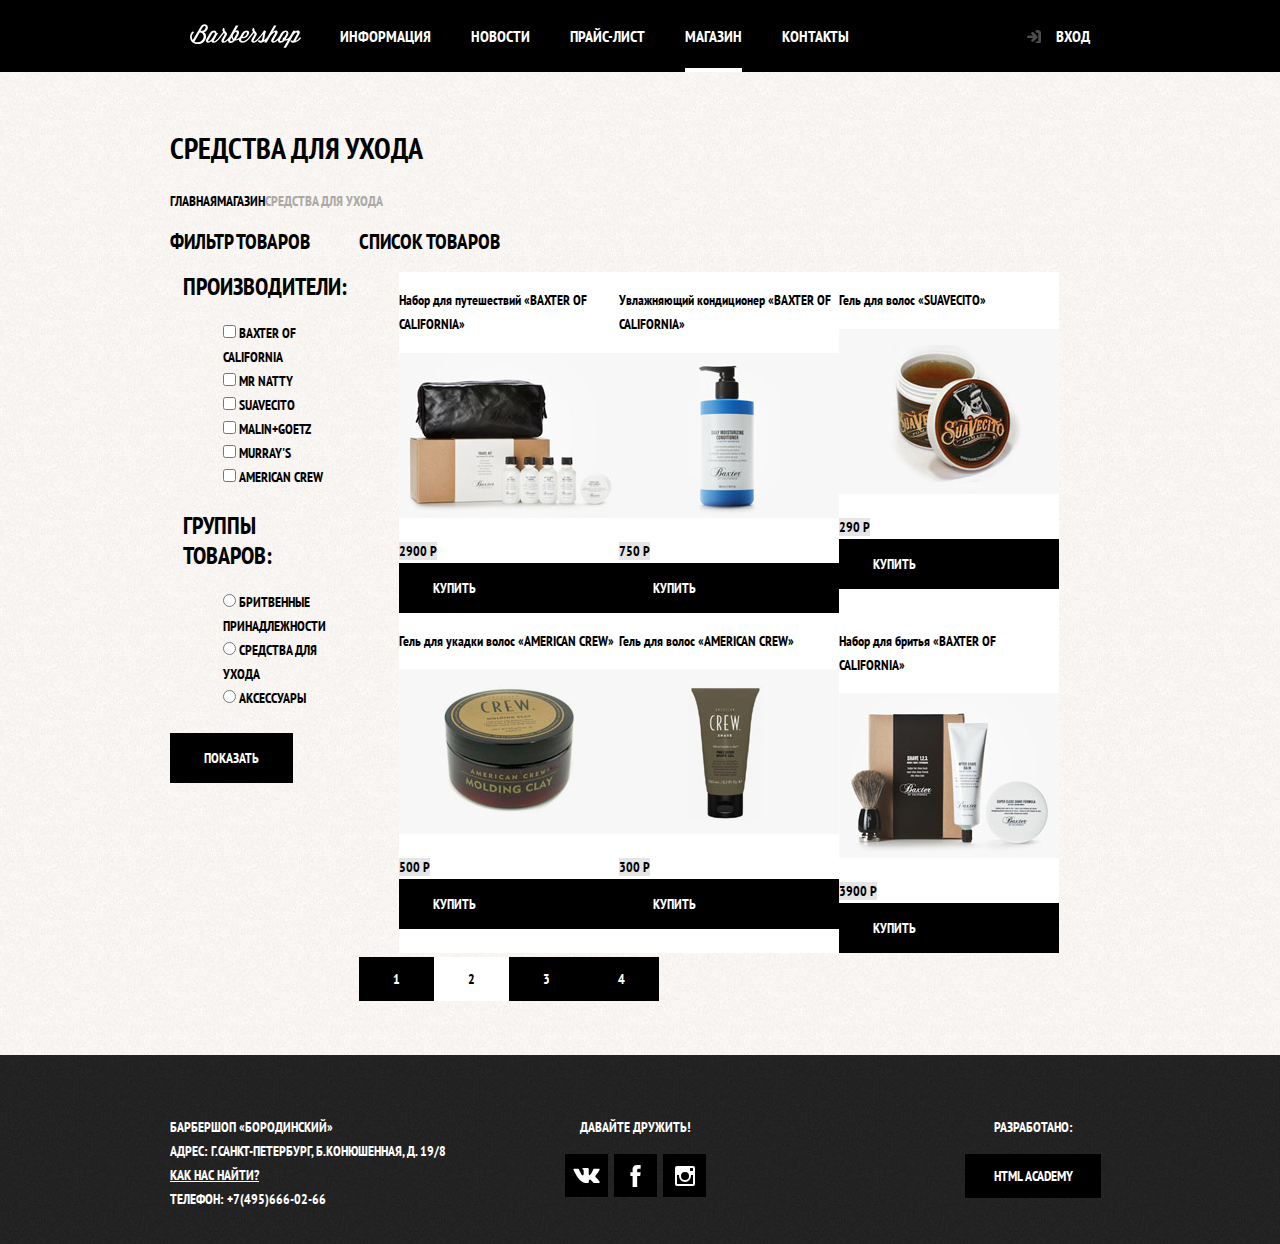
==== catalog.html @ 764746d8 "Добавил modal-login на внутренние страницы" ====
<!DOCTYPE html>
<html lang="ru">
  <head>
    <meta charset="utf-8">
    <title>Каталог barbershop</title>
    <link href="https://fonts.googleapis.com/css?family=PT+Sans+Narrow:400,700&amp;subset=cyrillic" rel="stylesheet">
    <link href="css/normalize.css" rel="stylesheet">
    <link href="css/style.css" rel="stylesheet">
  </head>
  <body class="inner-page">
    <header class="main-header inner-header inner-header-catalog">
      <div class="container">
        <a href="index.html" class="header-logo">
          <img src="img/inner-logo.svg" alt="Логотип Барбершоп" width="111" height="24">
        </a>
        <nav class="header-menu">
          <ul class="site-navigation" aria-label="Навигация по сайту">
            <li><a href="#"><span class="href-style">Информация</span></a></li>
            <li><a href="#"><span class="href-style">Новости</span></a></li>
            <li><a href="price.html"><span class="href-style">Прайс-лист</span></a></li>
            <li class="site-navigation-current"><a><span class="href-style">Магазин</span></a></li>
            <li><a href="#"><span class="href-style">Контакты</span></a></li>
          </ul>
          <ul class="user-navigation">
            <li class="login-link"><a href="#">Вход</a></li>
          </ul>
        </nav>
      </div>
    </header>
    <main class="inner inner-catalog container">
      <h1>Средства для ухода</h1>
      <ul class="breadcrumbs">
        <li><a href="#">Главная</a></li>
        <li><a href="#">Магазин</a></li>
        <li class="current">Средства для ухода</li>
      </ul>
      <div class="catalog-wrapper">
        <section class="inner-form inner-catalog-form">
          <h2 class="visual-hidden">Фильтр товаров</h2>
          <form action="#" method="get">
            <fieldset>
              <legend>Производители:</legend>
              <ul>
                <li>
                  <input type="checkbox" name="Baxter of California" id="baxter-field">
                  <label for="baxter-field">Baxter of California</label>
                </li>
                <li>
                  <input type="checkbox" name="Mr Natty" id="natty-field">
                  <label for="natty-field">Mr Natty</label>
                </li>
                <li>
                  <input type="checkbox" name="Suavecito" id="suavecito-field">
                  <label for="suavecito-field">Suavecito</label>
                </li>
                <li>
                  <input type="checkbox" name="Malin+Goetz" id="malin-field">
                  <label for="malin-field">Malin+Goetz</label>
                </li>
                <li>
                  <input type="checkbox" name="Murray's" id="murray-field">
                  <label for="murray-field">Murray's</label>
                </li>
                <li>
                  <input type="checkbox" name="American Crew" id="american-field">
                  <label for="american-field">American Crew</label>
                </li>
              </ul>
            </fieldset>
            <fieldset>
              <legend>Группы товаров:</legend>
              <ul>
                <li>
                  <input type="radio" name="group-product" value="shaving-accessories" id="shaving-field">
                  <label for="shaving-field">Бритвенные принадлежности</label>
                </li>
                <li>
                  <input type="radio" name="group-product" value="care" id="care-field">
                  <label for="care-field">Средства для ухода</label>
                </li>
                <li>
                  <input type="radio" name="group-product" value="accessories" id="accessories-field">
                  <label for="accessories-field">Аксессуары</label>
                </li>
              </ul>
            </fieldset>
            <button class="button" type="submit">Показать</button>
          </form>
        </section>
        <section class="inner-catalog-items">
          <h2 class="visual-hidden">Список товаров</h2>
          <ul class="catalog-items-list">
            <li>
              <h3>
                <a href="#">
                  <span class="catalog-category">Набор для путешествий</span>
                  <span>«Baxter of California»</span>
                </a>
              </h3>
              <p>
                <a href="#">
                  <img src="img/catalog-item-image-1.jpg" alt="Набор для путешествий «Baxter of California»" width="220" height="165">
                </a>
              </p>
              <b class="product-price">2900 P</b>
              <a class="button" href="#">Купить</a>
            </li>
            <li>
              <h3>
                <a href="#">
                  <span class="catalog-category">Увлажняющий кондиционер</span>
                  <span>«Baxter of California»</span>
                </a>
              </h3>
              <p>
                <a href="#">
                  <img src="img/catalog-item-image-2.jpg" alt="Увлажняющий кондиционер «Baxter of California»" width="220" height="165">
                </a>
              </p>
              <b class="product-price">750 P</b>
              <a class="button" href="#">Купить</a>
            </li>
            <li>
              <h3>
                <a href="#">
                  <span class="catalog-category">Гель для волос</span>
                  <span>«Suavecito»</span>
                </a>
              </h3>
              <p>
                <a href="#">
                  <img src="img/catalog-item-image-3.jpg" alt="Гель для волос «Suavecito»" width="220" height="165">
                </a>
              </p>
              <b class="product-price">290 P</b>
              <a class="button" href="#">Купить</a>
            </li>
            <li>
              <h3>
                <a href="#">
                  <span class="catalog-category">Гель для укадки волос</span>
                  <span>«American Crew»</span>
                </a>
              </h3>
              <p>
                <a href="#">
                  <img src="img/catalog-item-image-4.jpg" alt="Гель для укадки волос «American Crew»" width="220" height="165">
                </a>
              </p>
              <b class="product-price">500 P</b>
              <a class="button" href="#">Купить</a>
            </li>
            <li>
              <h3>
                <a href="#">
                  <span class="catalog-category">Гель для волос</span>
                  <span>«American Crew»</span>
                </a>
              </h3>
              <p>
                <a href="#">
                  <img src="img/catalog-item-image-5.jpg" alt="Гель для волос «American Crew»" width="220" height="165">
                </a>
              </p>
              <b class="product-price">300 P</b>
              <a class="button" href="#">Купить</a>
            </li>
            <li>
              <h3>
                <a href="#">
                  <span class="catalog-category">Набор для бритья</span>
                  <span>«Baxter of California»</span>
                </a>
              </h3>
              <p>
                <a href="#">
                  <img src="img/catalog-item-image-6.jpg" alt="Набор для бритья «Baxter of California»" width="220" height="165">
                </a>
              </p>
              <b class="product-price">3900 P</b>
              <a class="button" href="#">Купить</a>
            </li>
          </ul>
          <div class="nav-catalog">
            <ul aria-label="Навигация по магазину">
              <li><a class="button" href="#" aria-label="Первая страница">1</a></li>
              <li><a class="button current-page" href="#" aria-label="Вторая страница">2</a></li>
              <li><a class="button" href="#" aria-label="Третья страница">3</a></li>
              <li><a class="button" href="#" aria-label="Четвертая страница">4</a></li>
            </ul>
          </div>
        </section>
      </div>
    </main>
    <footer class="main-footer">
      <div class="container">
        <p class="footer-contact">Барбершоп «Бородинский»<br>
          Адрес: г.Санкт-Петербург, Б.Конюшенная, Д. 19/8<br>
          <a href="#">Как нас найти?</a><br>
          Телефон: +7(495)666-02-66
        </p>
        <div class="footer-social">
          <b>Давайте дружить!</b>
          <ul>
            <li>
              <a href="#" aria-label="Vkontakte"><span class="visually-hidden">Vkontakte</span>
              <svg xmlns="http://www.w3.org/2000/svg" width="27" height="15" viewBox="0 0 26.14 14.91"><path d="M26 13.47l-.09-.17a13.55 13.55 0 0 0-2.6-3q-.87-.83-1.1-1.12A1 1 0 0 1 22 8a10.27 10.27 0 0 1 1.22-1.78l.88-1.16q2.35-3.13 2-4L26 .94a.8.8 0 0 0-.4-.22 2.14 2.14 0 0 0-.87 0h-3.92a.51.51 0 0 0-.27 0h-.3a.6.6 0 0 0-.15.14.93.93 0 0 0-.14.24 22.22 22.22 0 0 1-1.46 3.06q-.5.84-.93 1.46a7 7 0 0 1-.71.91 4.94 4.94 0 0 1-.52.47q-.23.18-.35.15l-.23-.05a.9.9 0 0 1-.31-.33 1.49 1.49 0 0 1-.16-.53V1.6a3.14 3.14 0 0 0 0-.62 2.12 2.12 0 0 0-.14-.44.73.73 0 0 0-.28-.33 1.57 1.57 0 0 0-.46-.18A9 9 0 0 0 12.57 0a8.93 8.93 0 0 0-3.25.33 1.83 1.83 0 0 0-.52.41q-.25.3-.07.33a1.67 1.67 0 0 1 1.16.59l.08.16a2.6 2.6 0 0 1 .19.63 6.32 6.32 0 0 1 .12 1 10.59 10.59 0 0 1 0 1.7q-.07.71-.13 1.1a2.21 2.21 0 0 1-.18.64 2.69 2.69 0 0 1-.16.3l-.07.07a1 1 0 0 1-.37.07.86.86 0 0 1-.46-.19 3.27 3.27 0 0 1-.56-.52 7 7 0 0 1-.66-.93q-.37-.6-.76-1.42l-.22-.39q-.2-.38-.56-1.11t-.62-1.43A.9.9 0 0 0 5.2.9h-.07a.93.93 0 0 0-.22-.16A1.44 1.44 0 0 0 4.6.65L.87.68A1 1 0 0 0 .1.94L0 1a.44.44 0 0 0 0 .22 1.08 1.08 0 0 0 .08.37Q.9 3.53 1.86 5.31t1.66 2.87Q4.23 9.27 5 10.24t1 1.24l.37.41.34.33a8.06 8.06 0 0 0 1 .78 16.34 16.34 0 0 0 1.4.9 7.6 7.6 0 0 0 1.79.72 6.19 6.19 0 0 0 2 .22h1.57a1.08 1.08 0 0 0 .72-.3l.05-.07a.9.9 0 0 0 .1-.25 1.38 1.38 0 0 0 0-.37 4.48 4.48 0 0 1 .09-1.05 2.77 2.77 0 0 1 .23-.71 1.74 1.74 0 0 1 .29-.4 1.19 1.19 0 0 1 .23-.2h.11a.86.86 0 0 1 .77.21 4.52 4.52 0 0 1 .83.79q.39.47.93 1.05a6.41 6.41 0 0 0 1 .87l.27.16a3.31 3.31 0 0 0 .71.3 1.53 1.53 0 0 0 .76.07l3.48-.05a1.58 1.58 0 0 0 .8-.17.68.68 0 0 0 .34-.37 1.06 1.06 0 0 0 0-.46 1.71 1.71 0 0 0-.1-.36z" fill="#fff"/></svg>
              </a>
            </li>
            <li>
              <a href="#" aria-label="Facebook"><span class="visually-hidden">Facebook</span>
              <svg xmlns="http://www.w3.org/2000/svg" width="19" height="22" viewBox="0 0 10.15 21.74"><path d="M3.34 1.12A4.77 4.77 0 0 1 6.53 0h3.61v3.81H7.81a1.07 1.07 0 0 0-1.09.83v2.55h3.42c-.08 1.23-.24 2.45-.41 3.67h-3v10.87H2.21V10.86H0V7.21h2.19V3.66a3.83 3.83 0 0 1 1.15-2.54z" fill="#fff"/></svg>
              </a>
            </li>
            <li>
              <a href="#" aria-label="Instagram"><span class="visually-hidden">Instagram</span>
              <svg xmlns="http://www.w3.org/2000/svg" width="20" height="20" viewBox="0 0 20 20"><path d="M18 0H2a2 2 0 0 0-2 2v16a2 2 0 0 0 2 2h16a2 2 0 0 0 2-2V2a2 2 0 0 0-2-2zm-8 6a4 4 0 1 1-4 4 4 4 0 0 1 4-4zM2.5 18a.47.47 0 0 1-.5-.5V9h2.1a3.4 3.4 0 0 0-.1 1 6 6 0 1 0 12 0 3.4 3.4 0 0 0-.1-1H18v8.5a.47.47 0 0 1-.5.5zM18 4.5a.47.47 0 0 1-.5.5h-2a.47.47 0 0 1-.5-.5v-2a.47.47 0 0 1 .5-.5h2a.47.47 0 0 1 .5.5z" fill="#fff"/></svg>
              </a>
            </li>
          </ul>
        </div>
        <div class="footer-dev">
          <b>Разработано:</b>
          <a class="button button-dev" href="#">Html Academy</a>
        </div>
      </div>
    </footer>

    <section class="modal-login">
      <h2>Личный кабинет</h2>
      <p>Введите пожалуйста свой логин и пароль</p>
      <form class="user-form" action="#" method="post">
        <p class="login">
          <label class="visually-hidden" for="user-form-login">Логин</label>
          <input type="text" name="login" placeholder="Логин" id="user-form-login">
        </p>
        <p class="password">
          <label class="visually-hidden" for="user-form-password">Пароль</label>
          <input type="password" name="password" placeholder="Пароль" id="user-form-password">
        </p>
        <p>
          <input class="visually-hidden" type="checkbox" name="remember" id="remember-field-user">
          <label class="remember-field" for="remember-field-user">Запомните меня</label>
          <a href="#">Я забыл пароль!</a>
        </p>
        <button class="button" type="submit">Войти</button>
      </form>
      <button class="modal-close" aria-label="Закрыть окно с входом в аккаунт" type="button"><span class="visually-hidden">Закрыть</span></button>
    </section>
  </body>
</html>
---- css/style.css ----
body {
  margin: 0;
  padding: 0;
  min-width: 960px;

  font-family: "PT Sans Narrow", Arial, sans-serif;
  font-size: 14px;
  line-height: 24px;
  font-weight: 700;
  color: #ffffff;
  text-transform: uppercase;

  background-color: #000000;
  background-image: url("../img/background-main-image.jpg");
  background-position: center 40px;
  background-repeat: no-repeat;
}

a {
  text-decoration: none;
}

.visually-hidden {
  position: absolute;
  width: 1px;
  height: 1px;
  margin: -1px;
  border: 0;
  padding: 0;
  clip: rect(0 0 0 0);
  overflow: hidden;
}

.header-menu,
.inner-header {
  background-color: #000000;
}

.header-menu {
  width: 100%;
  margin-bottom: 60px;
}

.main-header {
  display: flex;
  flex-direction: column;
  align-items: center;
  margin-bottom: 50px;
}

.inner-header {
  margin-bottom: 55px;
}

.main-header-logo {
  width: 371px;
  height: 175px;
  order: 1;
}

.container {
  width: 940px;
  padding-left: 10px;
  padding-right: 10px;
  margin-top: 0;
  margin-bottom: 0;
  margin-left: auto;
  margin-right: auto;
}

.header-menu .container,
.main-footer .container,
.inner-header .container,
.inner-header .header-menu {
  display: flex;
}

/* .inner-header .header-menu {?????
  padding-top: 20px;
  padding-bottom: 26px;
} */

.site-navigation,
.user-navigation {
  margin: 0;
  padding: 0;
  display: flex;
  flex-wrap: wrap;
}

.site-navigation li,
.user-navigation li {
  line-height: 20px;
}

.site-navigation {
  width: 780px;
  margin-right: 20px;
}

.user-navigation {
  width: 140px;
}

.site-navigation,
.user-navigation,
.features-list,
.news-list,
.breadcrumbs,
.catalog-items-list,
.inner-catalog-form ul,
.nav-catalog ul,
.photo-item-list,
.item-consist,
.best-tools ul {
  list-style: none;
}

.header-menu a  {
  font-size: 16px;
  color: #ffffff;
}

.login-link {
  padding-left: 31px;
}

.site-navigation a,
.user-navigation a {
  display: block;
  padding-left: 20px;
  padding-right: 20px;
  padding-top: 26px;
  padding-bottom: 26px;
}

.site-navigation a:hover,
.site-navigation a:focus,
.user-navigation a:hover,
.user-navigation a:focus {
  background-color: #242424;
}

.login-link a {
  position: relative;
  padding-left: 53px;
}

.login-link a::before {
  content: "";

  position: absolute;
  top: 29px;
  left: 23px;

  width: 16px;
  height: 14px;

  background-image: url("../img/login.svg");
  background-repeat: no-repeat;
  opacity: 0.3;
}

.login-link a:hover::before {
  opacity: 1;
}

.features {
  margin-bottom: 63px;
}


.features-list {
  margin: 0;
  padding: 0;
  display: flex;
}

.features-list h3 {
  margin: 0;
  padding: 0;
  padding-bottom: 46px;
}

.features-list li {
  position: relative;
  width: 300px;
  margin-right: 20px;

  text-align: center;
}

.features-list li:last-child {
  margin-right: 0;
}

.features-list li::after {
  content: "";
  position: absolute;
  transform: rotate(45deg);

  background-color: #ffffff;
  width: 20px;
  height: 20px;
  top: 52px;
  left: 140px;
}

.features-list-cool p {
  padding-left: 12px;
  padding-right: 10px;
}

.catalog-wrapper {
  display: flex;
}

.catalog-items-list {
  display: flex;
  flex-wrap: wrap;
}

.catalog-items-list li {
  width: 220px;
}

.nav-catalog ul {
  margin: 0;
  padding: 0;
  display: flex;
}

.news {
  width: 380px;
  margin-right: 126px;
}

.news h2,
.photogallery h2,
.contact h2,
.reservation h2 {
  margin: 0;
  padding: 0;
  margin-bottom: 20px;
}

.photogallery h2 {
  margin-bottom: 23px;
  padding-left: 4px;
}

.news-list {
  margin: 0;
  padding: 0;
  margin-bottom: 39px;
}

.photogallery {
  width: 320px;
}

.contact {
  width: 383px;
  margin-right: 98px;
}

.contact p {
  margin: 0;
  padding: 0;
  margin-bottom: 20px;
}

.contact p:last-of-type {
  margin-bottom: 33px;
}

.contact .button {
  padding-left: 31px;
  padding-right: 31px;
}

.contact .button-drv {
  margin-right: 18px;
}

.contact .button-feedback {
  padding-left: 25px;
  padding-right: 25px;
}

.reservation {
  width: 300px;
}

.features-list h3,
.index-column h2,
.modal-login h2 {
  font-size: 30px;
  line-height: 42px;
}

.index-column,
.modal-login,
.inner-page {
  padding-left: 80px;
  padding-right: 80px;

  color: #000000;

  background-color: #f8f5f2;
  background-image: url("../img/background-white-pattern.jpg");
  background-repeat: repeat;
}

.inner-page {
  padding-left: 0;/*????*/
  padding-right: 0;
}


.index-column {
  display: flex;
  position: relative;
  margin-bottom: 36px;
  padding-bottom: 49px;
  padding-top: 45px;

  background-color: #f8f5f2;
  background-image:
    url("../img/border.png"),
    url("../img/background-white-pattern.jpg");
  background-repeat: no-repeat, repeat;
  background-position: center center;
}


.button {
  border: none;
  padding: 0;
  margin: 0;
  padding-top: 13px;
  padding-bottom: 13px;
  padding-left: 34px;
  padding-right: 34px;

  color: #ffffff;
  font-weight: 700;
  text-transform: uppercase;
  font-size: 14px;
  line-height: 24px;

  background-color: #000000;
}

.button-prev,
.button-next,
.button-submit,
.modal-login .button {
  padding-top: 10px;
  padding-bottom: 10px;
  padding-left: 55px;
  padding-right: 48px;
}

.button-submit,
.modal-login .button {
  padding-left: 0;
  padding-right: 0;
  width: 100%;
}

.modal-login .button {
  box-sizing: border-box;
  padding-right: 10px;
}

.photogallery img {
  margin-bottom: 30px;
  border: 7px solid #ffffff;
}

.button-prev {
  margin-right: 14px;
}

.button:hover,
.button:focus {
  background-color: #663d15;
}

.main-footer {
  margin-top: 64px;
  padding-top: 60px;
  padding-bottom: 33px;

  color: #ffffff;

  background-image: url("../img/background-black-pattern.jpg");
  background-color: #222222;
  background-repeat: repeat;
}

.footer-contact {
  margin: 0;
  padding: 0;

}

.footer-contact a {
  color: #ffffff;
  text-decoration: underline;
}

.footer-social {
  width: 140px;
}

.footer-social b,
.footer-dev b {
  display: block;
  margin-bottom: 15px;
  text-align: center;
}

.footer-dev b {
  margin-bottom: 25px;
}

.footer-social a {
  display: flex;
  justify-content: center;
  align-items: center;
  line-height: 14px;
  width: 43px;
  height: 43px;
}

.footer-dev b {
  display: block;
}

.modal-login a {
  color: #000000;
  text-decoration: underline;
}

.reservation-form {
  display: flex;
  flex-wrap: wrap;
}

.reservation-form p {
  margin: 0;
  padding: 0;
  margin-bottom: 11px;
}

.reservation-form label {
  display: block;
  padding-left: 15px;
  margin-bottom: 11px;

  line-height: 18px;
}

.reservation-form input,
.user-form input {
  box-sizing: border-box;
  border: 2px solid #000000;
  width: 140px;
  padding-left: 15px;
  padding-top: 12px;
  padding-bottom: 11px;
  font-weight: 700;

  color: #000000;
}

.reservation-form p:nth-child(2n + 1) {
  margin-right: 19px;
}

.form-item:last-of-type {
  margin-bottom: 20px;
}

.inner h1 {
  margin: 0;
  padding: 0;
  margin-bottom: 20px;

  font-size: 30px;
  line-height: 42px;
  font-weight: 700;
  color: #000000;
}

.inner-header .header-menu {
  margin-bottom: 0;
}

.breadcrumbs {
  padding: 0;
  margin: 0;
  display: flex;
}

.breadcrumbs a {
  color: #000000;
}

.inner-price .breadcrumbs {
  margin-bottom: 40px;
}

.inner-form fieldset {
  border: none;
}

.inner-form legend,
.item-info h3 {
  font-size: 24px;
  line-height: 30px;
}

.inner-form label {
  font-size: 14px;
  line-height: 18px;
}

.catalog-items-list li {
  background-color: #ffffff;
}

.catalog-items-list a {
  display: block;
  font-size: 14px;
  color: #000000;
}

.catalog-items-list .button {
  color: #ffffff;
}

.breadcrumbs .current {
  color: #aba9a7;
}

.item-code {
  color: #aeaeae;
}

.product-price {
  background-color: #e5e5e5;
}

.inner-price .price-promo {
  font-size: 48px;
  line-height: 48px;
}

.best-tools {
  width: 400px;
  margin-right: 80px;
}

.best-tools h2,
.price-service h2,
.about-us h2 {
  font-size: 24px;
  line-height: 30px;
}

input[type="checkbox"]:hover ~ label,
input[type="radio"]:hover ~ label,
input[type="checkbox"]:focus ~ label,
input[type="radio"]:focus ~ label {
  color: #663d15;
}

input[type="checkbox"]:disabled ~ label,
input[type="radio"]:disabled ~ label {
  opacity: 0.5;
}

.nav-catalog .current-page,
.button-dev:hover,
.button-dev:focus {
  color: #000000;

  background-color: #ffffff;
}



.list-item {
  margin-bottom: 21px;
}

.list-item:last-child {
  margin-bottom: 0;
}

.list-item time,
.catalog-category {
  text-transform: none;
}

.list-item p {
  margin: 0;
  padding: 0;
}

.photo-item-list {
  margin: 0;
  padding: 0;
  display: flex;
  flex-wrap: wrap;
  width: 480px;
}

.item-wrapper,
.price-wrapper,
.about-wrapper {
  display: flex;
}

.about-wrapper p:first-child {
  margin-right: 20px;
}

.about-us {
  padding-bottom: 40px;
}

.item-consist {
  margin: 0;
  padding: 0;
}

.footer-inner-catalog,
.footer-inner-item,
.footer-inner-price {
  color: #ffffff;
}

.footer-contact {
  margin-right: 119px;
}

.footer-social {
  margin-right: 260px;
}

.footer-dev a {
  width: 140px;
  padding-left: 29px;
  padding-right: 28px;
}

.footer-social ul {
  display: flex;
  padding: 0;
  margin: 0;

  list-style: none;
}

.footer-social li {
  display: flex;
  justify-content: center;
  align-items: center;
  background-color: #000000;
  margin-right: 6px;
}

.footer-social li:last-child {
  margin-right: 0;
}

.modal-login {
  display: none; /*Модальное окно скрыто*/
  position: fixed;
  top: calc(50% - 230px);
  left: calc(50% - 230px);
  padding-top: 47px;
  width: 300px;
  padding-bottom: 57px;

  box-shadow: 0 30px 50px 0 rgba(00, 01, 01, 0.25);
}

.modal-login h2 {
  margin: 0;
  padding: 0;
}

.modal-login p {
  margin-bottom: 11px;
}

.user-form input {
  width: 300px;
  text-transform: uppercase;
  color: #000000;
  font-weight: 700;
  background-color: #f9f6f3;
}

.user-form p:last-of-type {
  margin-top: 13px;
  /* padding-left: 30px; */
  margin-bottom: 14px;
}

.user-form .remember-field {
  position: relative;
  margin-right: 73px;
  padding-left: 30px;
}

.user-form .remember-field::before {
  content: "";
  position: absolute;
  left: 0px;
  top: -2px;

  width: 17px;
  height: 17px;
  border: 2px solid #000000;
}

input[type="checkbox"]:checked ~ .remember-field::before {
  background-image: url("../img/cross.svg");
  background-repeat: no-repeat;
  background-position: center center;
}

.user-form p {
  margin: 0;
  padding: 0;
  margin-bottom: 10px;
}

.user-form input {
  padding-right: 40px;
}

.user-form .login,
.user-form .password {
  position: relative;
}

.user-form .login::after,
.user-form .password::after {
  content: "";
  position: absolute;
  width: 15px;
  height: 15px;
  top: 15px;
  left: 271px;

  background-repeat: no-repeat;
}

.user-form .login::after {
  background-image: url("../img/user.svg");
}

.user-form .password::after {
  background-image: url("../img/lock.svg");
  left: 269px;
}

.modal-close {
    position: absolute;
    margin: 0;
    padding: 0;
    border: none;
    width: 20px;
    height: 21px;
    top: 6px;
    left: 470px;


    background-image: url("../img/cross-close.svg");
    background-repeat: no-repeat;
    background-color: transparent;
    background-size: 20px;
}

.modal-map {
  position: fixed;
  display: none; /*Скрыл modal-map*/
  top: calc(50% - 287px);
  left: calc(50% - 390px);
}

.modal-map img {
  border: 7px solid #ffffff;
  box-shadow: 0 30px 50px 0 rgba(00, 01, 01, 0.25);
}

.modal-map .modal-close {
  left: 790px;
  top: 10px;
}

.inner-header .header-logo {
  width: 150px;
  display: flex;
  justify-content: center;
  align-items: center;
}

.inner-header .header-menu {
  width: 790px;
}

.href-style {
  padding-bottom: 26px;
}

.site-navigation-current .href-style {
  box-shadow: inset 0 -4px 0 0 #ffffff;
}
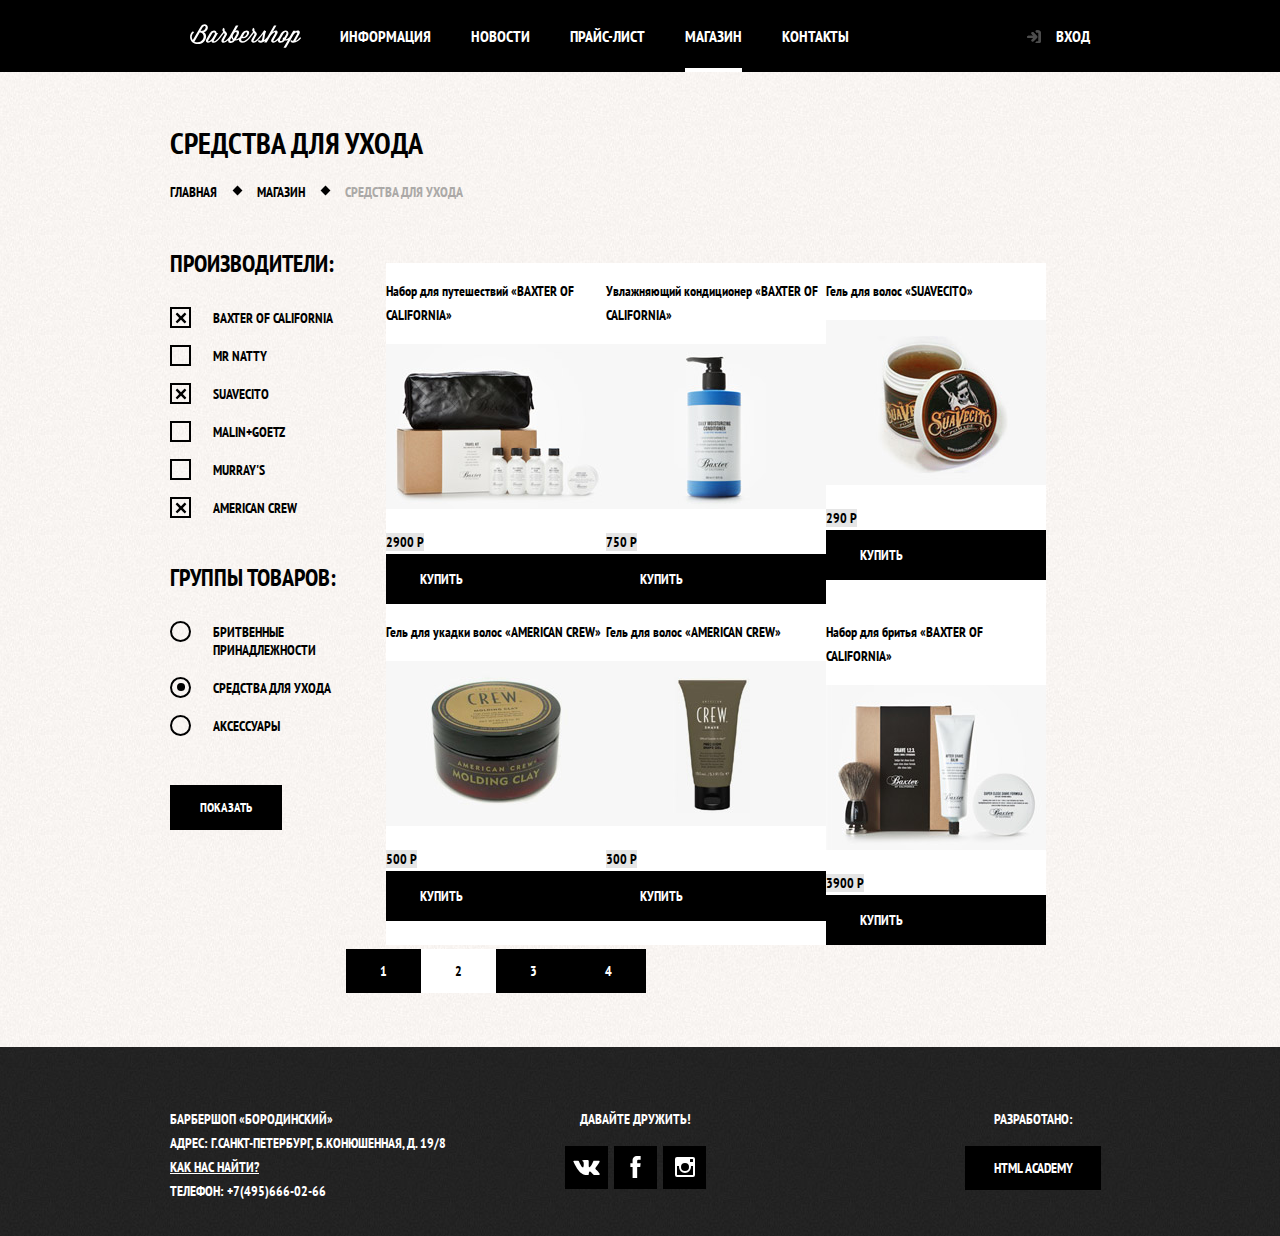
==== commit 268b7793: "Стилизовал форму фильтра товаров" ====
--- a/catalog.html
+++ b/catalog.html
@@ -36,34 +36,34 @@
       </ul>
       <div class="catalog-wrapper">
         <section class="inner-form inner-catalog-form">
-          <h2 class="visual-hidden">Фильтр товаров</h2>
+          <h2 class="visually-hidden">Фильтр товаров</h2>
           <form action="#" method="get">
             <fieldset>
               <legend>Производители:</legend>
               <ul>
                 <li>
-                  <input type="checkbox" name="Baxter of California" id="baxter-field">
-                  <label for="baxter-field">Baxter of California</label>
-                </li>
-                <li>
-                  <input type="checkbox" name="Mr Natty" id="natty-field">
-                  <label for="natty-field">Mr Natty</label>
-                </li>
-                <li>
-                  <input type="checkbox" name="Suavecito" id="suavecito-field">
-                  <label for="suavecito-field">Suavecito</label>
-                </li>
-                <li>
-                  <input type="checkbox" name="Malin+Goetz" id="malin-field">
-                  <label for="malin-field">Malin+Goetz</label>
-                </li>
-                <li>
-                  <input type="checkbox" name="Murray's" id="murray-field">
-                  <label for="murray-field">Murray's</label>
-                </li>
-                <li>
-                  <input type="checkbox" name="American Crew" id="american-field">
-                  <label for="american-field">American Crew</label>
+                  <input class="visually-hidden" type="checkbox" name="Baxter of California" id="baxter-field" checked>
+                  <label class="checkbox-label" for="baxter-field">Baxter of California</label>
+                </li>
+                <li>
+                  <input class="visually-hidden" type="checkbox" name="Mr Natty" id="natty-field">
+                  <label class="checkbox-label" for="natty-field">Mr Natty</label>
+                </li>
+                <li>
+                  <input class="visually-hidden" type="checkbox" name="Suavecito" id="suavecito-field" checked>
+                  <label class="checkbox-label" for="suavecito-field">Suavecito</label>
+                </li>
+                <li>
+                  <input class="visually-hidden" type="checkbox" name="Malin+Goetz" id="malin-field">
+                  <label class="checkbox-label" for="malin-field">Malin+Goetz</label>
+                </li>
+                <li>
+                  <input class="visually-hidden" type="checkbox" name="Murray's" id="murray-field">
+                  <label class="checkbox-label" for="murray-field">Murray's</label>
+                </li>
+                <li>
+                  <input class="visually-hidden" type="checkbox" name="American Crew" id="american-field" checked>
+                  <label class="checkbox-label" for="american-field">American Crew</label>
                 </li>
               </ul>
             </fieldset>
@@ -71,24 +71,24 @@
               <legend>Группы товаров:</legend>
               <ul>
                 <li>
-                  <input type="radio" name="group-product" value="shaving-accessories" id="shaving-field">
-                  <label for="shaving-field">Бритвенные принадлежности</label>
-                </li>
-                <li>
-                  <input type="radio" name="group-product" value="care" id="care-field">
-                  <label for="care-field">Средства для ухода</label>
-                </li>
-                <li>
-                  <input type="radio" name="group-product" value="accessories" id="accessories-field">
-                  <label for="accessories-field">Аксессуары</label>
+                  <input class="visually-hidden" type="radio" name="group-product" value="shaving-accessories" id="shaving-field">
+                  <label class="radio-label" for="shaving-field">Бритвенные принадлежности</label>
+                </li>
+                <li>
+                  <input class="visually-hidden" type="radio" name="group-product" value="care" id="care-field" checked>
+                  <label class="radio-label" for="care-field">Средства для ухода</label>
+                </li>
+                <li>
+                  <input class="visually-hidden" type="radio" name="group-product" value="accessories" id="accessories-field">
+                  <label class="radio-label" for="accessories-field">Аксессуары</label>
                 </li>
               </ul>
             </fieldset>
-            <button class="button" type="submit">Показать</button>
+            <button class="button button-submit button-submit-catalog" type="submit">Показать</button>
           </form>
         </section>
         <section class="inner-catalog-items">
-          <h2 class="visual-hidden">Список товаров</h2>
+          <h2 class="visually-hidden">Список товаров</h2>
           <ul class="catalog-items-list">
             <li>
               <h3>
--- a/css/style.css
+++ b/css/style.css
@@ -49,7 +49,7 @@
 }
 
 .inner-header {
-  margin-bottom: 55px;
+  margin-bottom: 50px;
 }
 
 .main-header-logo {
@@ -369,6 +369,14 @@
   width: 100%;
 }
 
+.button-submit-catalog {
+  width: 112px;
+  font-size: 13px;
+  line-height: 18px;
+  padding-top: 14px;
+  padding-bottom: 13px;
+}
+
 .modal-login .button {
   box-sizing: border-box;
   padding-right: 10px;
@@ -487,7 +495,7 @@
 .inner h1 {
   margin: 0;
   padding: 0;
-  margin-bottom: 20px;
+  margin-bottom: 16px;
 
   font-size: 30px;
   line-height: 42px;
@@ -503,6 +511,7 @@
   padding: 0;
   margin: 0;
   display: flex;
+  margin-bottom: 45px;
 }
 
 .breadcrumbs a {
@@ -515,6 +524,10 @@
 
 .inner-form fieldset {
   border: none;
+}
+
+.inner-form legend {
+
 }
 
 .inner-form legend,
@@ -679,7 +692,7 @@
 }
 
 .modal-login {
-  display: none; /*Модальное окно скрыто*/
+  display: none; /*Скрыл modal-login*/
   position: fixed;
   top: calc(50% - 230px);
   left: calc(50% - 230px);
@@ -719,7 +732,8 @@
   padding-left: 30px;
 }
 
-.user-form .remember-field::before {
+.user-form .remember-field::before,
+.checkbox-label::before {
   content: "";
   position: absolute;
   left: 0px;
@@ -730,8 +744,27 @@
   border: 2px solid #000000;
 }
 
-input[type="checkbox"]:checked ~ .remember-field::before {
+.radio-label::before {
+  content: "";
+  position: absolute;
+  left: 0px;
+  top: -2px;
+
+  width: 17px;
+  height: 17px;
+  border-radius: 50%;
+  border: 2px solid #000000;
+}
+
+input[type="checkbox"]:checked ~ .remember-field::before,
+input[type="checkbox"]:checked ~ .checkbox-label::before {
   background-image: url("../img/cross.svg");
+  background-repeat: no-repeat;
+  background-position: center center;
+}
+
+input[type="radio"]:checked ~ .radio-label::before {
+  background-image: url("../img/radio-shape.svg");
   background-repeat: no-repeat;
   background-position: center center;
 }
@@ -824,3 +857,66 @@
 .site-navigation-current .href-style {
   box-shadow: inset 0 -4px 0 0 #ffffff;
 }
+
+.breadcrumbs li {
+  position: relative;
+  margin-right: 40px;
+}
+
+.breadcrumbs li::after {
+  content: "";
+  position: absolute;
+  width: 7px;
+  height: 7px;
+  top: 7px;
+  margin-left: 17px;
+
+  background-color: #000000;
+  transform: rotate(45deg);
+}
+.breadcrumbs li:last-of-type::after {
+  content: "";
+  position: absolute;
+  width: 0;
+  height: 0;
+}
+
+.inner-catalog-form form {
+  width: 176px;
+}
+
+.inner-catalog-form fieldset {
+  margin: 0;
+  padding: 0;
+}
+
+.inner-catalog-form legend {
+  margin-bottom: 30px;
+}
+
+.inner-catalog-form label {
+  display: block;
+}
+
+.inner-catalog-form ul {
+  margin: 0;
+  padding: 0;
+}
+
+.inner-catalog-form fieldset {
+  margin-bottom: 26px;
+}
+
+.inner-catalog-form fieldset:last-of-type {
+  margin-bottom: 30px;
+}
+
+.inner-catalog-form li {
+  margin-bottom: 20px;
+}
+
+.checkbox-label,
+.radio-label {
+  position: relative;
+  padding-left: 43px;
+}
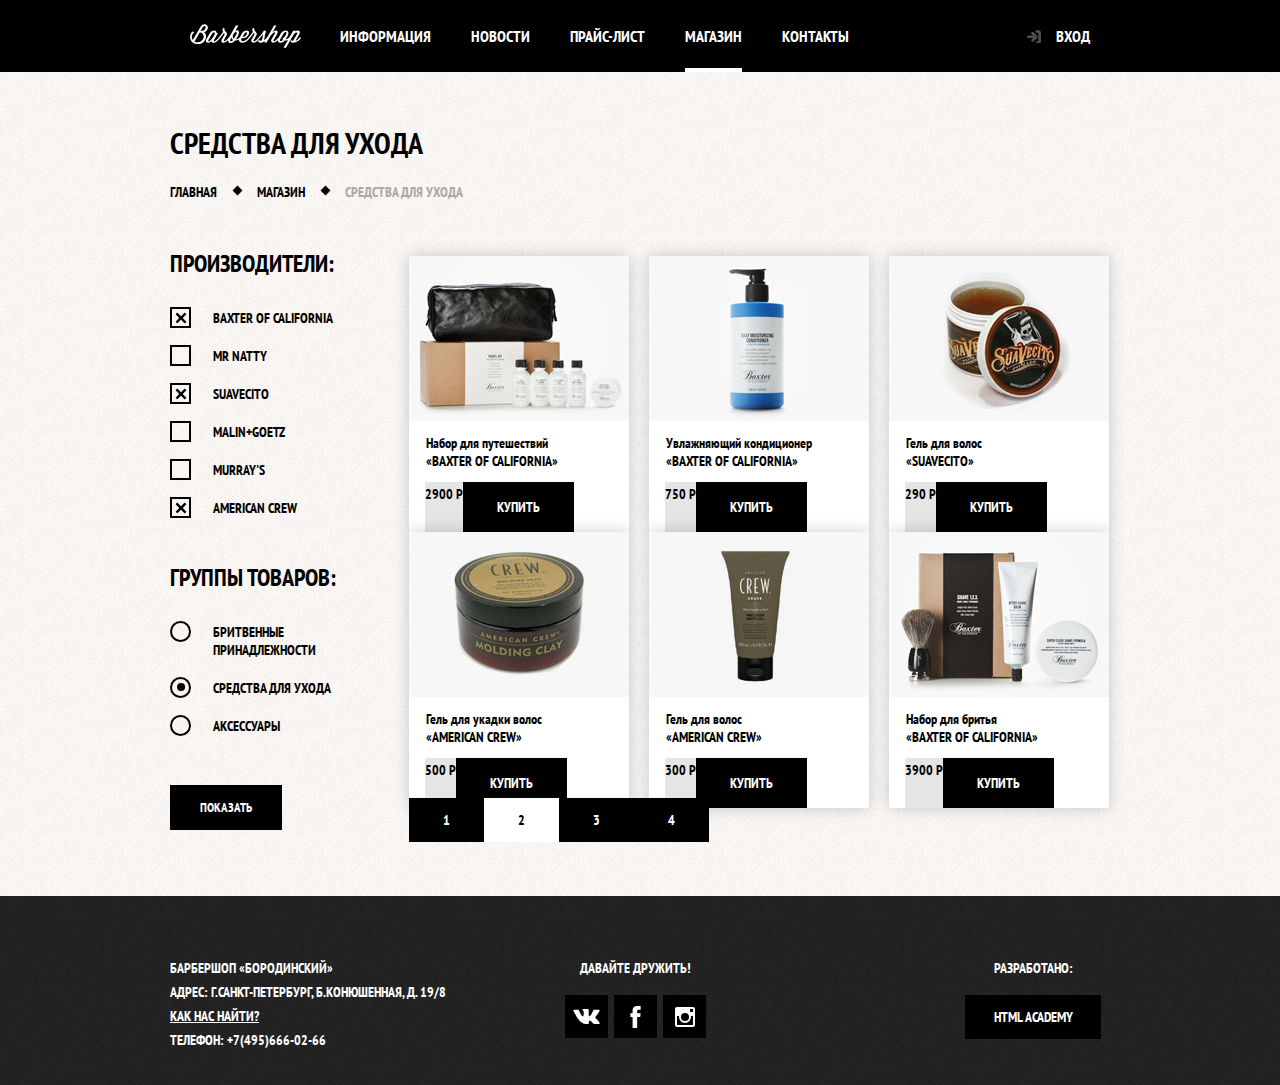
==== commit fda7d81d: "Стилизовал карточки товаров в каталоге" ====
--- a/catalog.html
+++ b/catalog.html
@@ -91,94 +91,106 @@
           <h2 class="visually-hidden">Список товаров</h2>
           <ul class="catalog-items-list">
             <li>
-              <h3>
+              <h3 class="catalog-info">
                 <a href="#">
                   <span class="catalog-category">Набор для путешествий</span>
                   <span>«Baxter of California»</span>
                 </a>
               </h3>
-              <p>
+              <p class="catalog-items-image">
                 <a href="#">
                   <img src="img/catalog-item-image-1.jpg" alt="Набор для путешествий «Baxter of California»" width="220" height="165">
                 </a>
               </p>
-              <b class="product-price">2900 P</b>
-              <a class="button" href="#">Купить</a>
-            </li>
-            <li>
-              <h3>
+              <p class="catalog-items-wrapper">
+                <b class="product-price">2900 P</b>
+                <a class="button" href="#">Купить</a>
+              </p>
+            </li>
+            <li>
+              <h3 class="catalog-info">
                 <a href="#">
                   <span class="catalog-category">Увлажняющий кондиционер</span>
                   <span>«Baxter of California»</span>
                 </a>
               </h3>
-              <p>
+              <p class="catalog-items-image">
                 <a href="#">
                   <img src="img/catalog-item-image-2.jpg" alt="Увлажняющий кондиционер «Baxter of California»" width="220" height="165">
                 </a>
               </p>
-              <b class="product-price">750 P</b>
-              <a class="button" href="#">Купить</a>
-            </li>
-            <li>
-              <h3>
+              <p class="catalog-items-wrapper">
+                <b class="product-price">750 P</b>
+                <a class="button" href="#">Купить</a>
+              </p>
+            </li>
+            <li>
+              <h3 class="catalog-info">
                 <a href="#">
                   <span class="catalog-category">Гель для волос</span>
                   <span>«Suavecito»</span>
                 </a>
               </h3>
-              <p>
+              <p class="catalog-items-image">
                 <a href="#">
                   <img src="img/catalog-item-image-3.jpg" alt="Гель для волос «Suavecito»" width="220" height="165">
                 </a>
               </p>
-              <b class="product-price">290 P</b>
-              <a class="button" href="#">Купить</a>
-            </li>
-            <li>
-              <h3>
+              <p class="catalog-items-wrapper">
+                <b class="product-price">290 P</b>
+                <a class="button" href="#">Купить</a>
+              </p>
+            </li>
+            <li>
+              <h3 class="catalog-info">
                 <a href="#">
                   <span class="catalog-category">Гель для укадки волос</span>
                   <span>«American Crew»</span>
                 </a>
               </h3>
-              <p>
+              <p class="catalog-items-image">
                 <a href="#">
                   <img src="img/catalog-item-image-4.jpg" alt="Гель для укадки волос «American Crew»" width="220" height="165">
                 </a>
               </p>
-              <b class="product-price">500 P</b>
-              <a class="button" href="#">Купить</a>
-            </li>
-            <li>
-              <h3>
+              <p class="catalog-items-wrapper">
+                <b class="product-price">500 P</b>
+                <a class="button" href="#">Купить</a>
+              </p>
+            </li>
+            <li>
+              <h3 class="catalog-info">
                 <a href="#">
                   <span class="catalog-category">Гель для волос</span>
                   <span>«American Crew»</span>
                 </a>
               </h3>
-              <p>
+              <p class="catalog-items-image">
                 <a href="#">
                   <img src="img/catalog-item-image-5.jpg" alt="Гель для волос «American Crew»" width="220" height="165">
                 </a>
               </p>
-              <b class="product-price">300 P</b>
-              <a class="button" href="#">Купить</a>
-            </li>
-            <li>
-              <h3>
+              <p class="catalog-items-wrapper">
+                <b class="product-price">300 P</b>
+                <a class="button" href="#">Купить</a>
+              </p>
+            </li>
+            <li>
+              <h3 class="catalog-info">
                 <a href="#">
                   <span class="catalog-category">Набор для бритья</span>
                   <span>«Baxter of California»</span>
                 </a>
               </h3>
-              <p>
+              <p class="catalog-items-image">
                 <a href="#">
                   <img src="img/catalog-item-image-6.jpg" alt="Набор для бритья «Baxter of California»" width="220" height="165">
                 </a>
               </p>
-              <b class="product-price">3900 P</b>
-              <a class="button" href="#">Купить</a>
+              <p class="catalog-items-wrapper">
+                <b class="product-price">3900 P</b>
+                <a class="button" href="#">Купить</a>
+              </p>
             </li>
           </ul>
           <div class="nav-catalog">
--- a/css/style.css
+++ b/css/style.css
@@ -881,6 +881,10 @@
   height: 0;
 }
 
+.inner-catalog-form {
+  margin-right: 63px;
+}
+
 .inner-catalog-form form {
   width: 176px;
 }
@@ -920,3 +924,51 @@
   position: relative;
   padding-left: 43px;
 }
+
+.catalog-items-list,
+.catalog-items-list h3,
+.catalog-items-list p {
+  padding: 0;
+  margin: 0;
+}
+
+.catalog-items-list {
+  padding-top: 7px;
+}
+
+.catalog-items-list li {
+  display: flex;
+  flex-direction: column;
+
+  margin-right: 20px;
+
+  box-shadow: 0 0 15px 0 rgba(0, 1, 1, 0.2);
+}
+
+.catalog-items-list li:nth-child(3n + 3) {
+  margin-right: 0;
+}
+
+.catalog-items-list .catalog-items-image {
+  order: -1;
+  margin-bottom: 6px;
+}
+
+.catalog-items-list .catalog-items-wrapper {
+  display: flex;
+  margin-left: 16px;
+}
+
+.catalog-items-list h3 {
+  margin-left: 17px;
+  margin-bottom: 12px;
+}
+
+.catalog-info a {
+  display: flex;
+  flex-direction: column;
+}
+
+.catalog-info span {
+  line-height: 18px;
+}
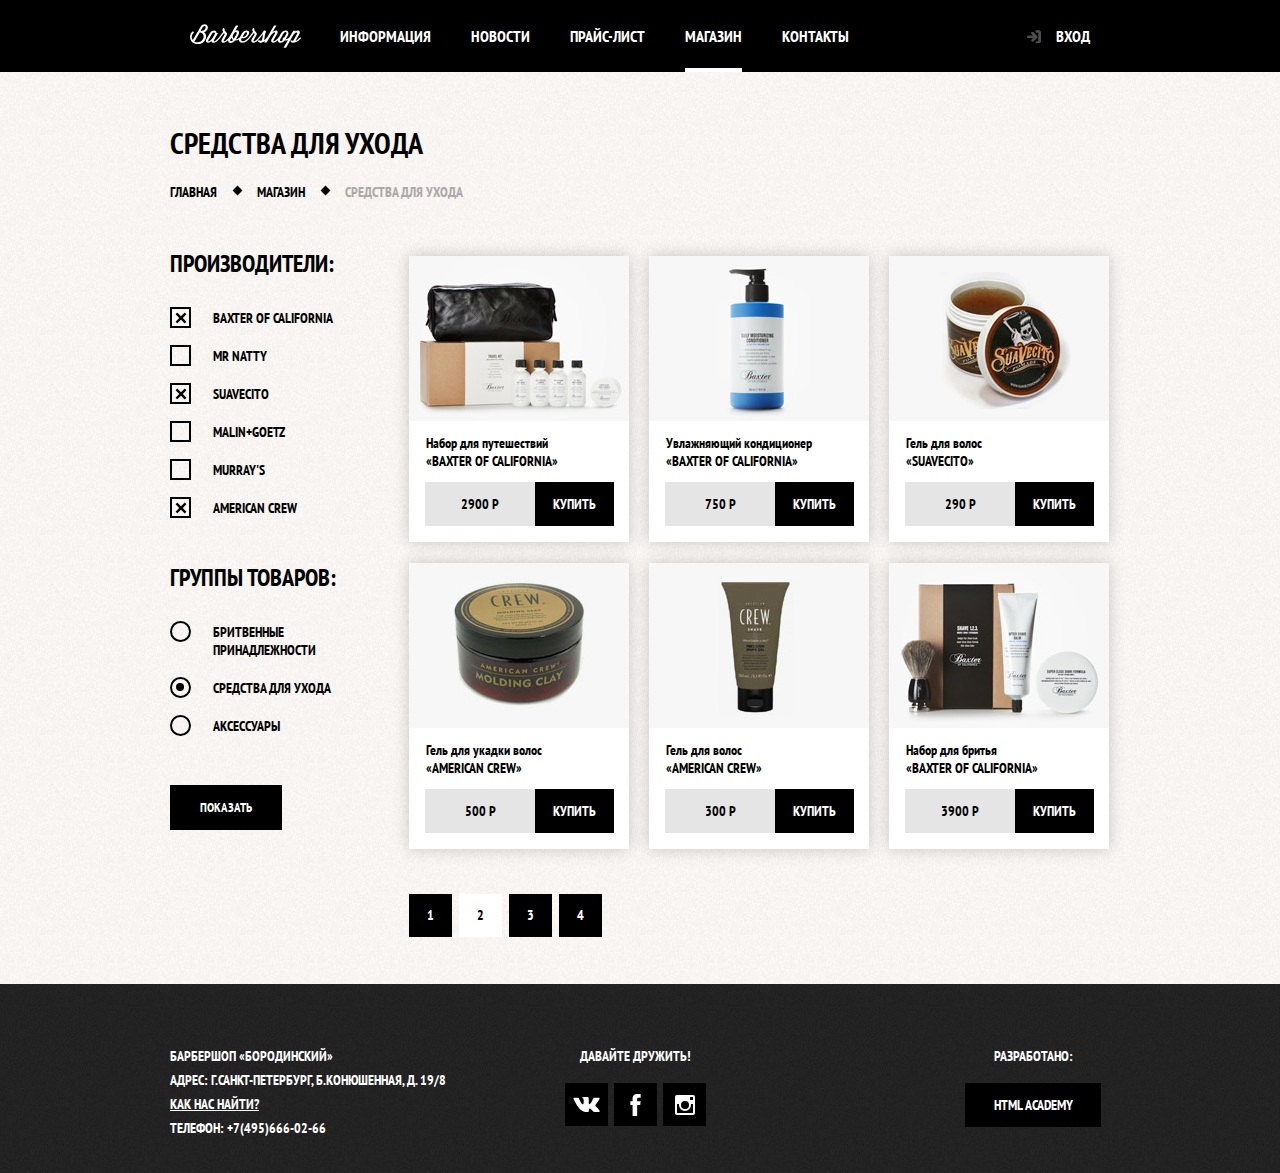
==== commit 31bfc7ec: "Стилизовал навигацию по страницам в каталоге" ====
--- a/catalog.html
+++ b/catalog.html
@@ -204,7 +204,7 @@
         </section>
       </div>
     </main>
-    <footer class="main-footer">
+    <footer class="main-footer inner-footer inner-footer-catalog">
       <div class="container">
         <p class="footer-contact">Барбершоп «Бородинский»<br>
           Адрес: г.Санкт-Петербург, Б.Конюшенная, Д. 19/8<br>
--- a/css/style.css
+++ b/css/style.css
@@ -222,6 +222,7 @@
 
 .catalog-items-list li {
   width: 220px;
+  margin-bottom: 21px;
 }
 
 .nav-catalog ul {
@@ -548,7 +549,19 @@
 .catalog-items-list a {
   display: block;
   font-size: 14px;
+  line-height: 24px;
   color: #000000;
+}
+
+.catalog-items-wrapper {
+  margin-bottom: 16px;
+}
+
+.catalog-items-wrapper .button {
+  padding-top: 10px;
+  padding-bottom: 10px;
+  padding-left: 18px;
+  padding-right: 18px;
 }
 
 .catalog-items-list .button {
@@ -766,7 +779,7 @@
 input[type="radio"]:checked ~ .radio-label::before {
   background-image: url("../img/radio-shape.svg");
   background-repeat: no-repeat;
-  background-position: center center;
+  background-position: 4px center;
 }
 
 .user-form p {
@@ -957,6 +970,13 @@
 .catalog-items-list .catalog-items-wrapper {
   display: flex;
   margin-left: 16px;
+  margin-bottom: 16px;
+}
+
+.catalog-items-wrapper .product-price {
+  width: 110px;
+  text-align: center;
+  padding-top: 10px;
 }
 
 .catalog-items-list h3 {
@@ -972,3 +992,23 @@
 .catalog-info span {
   line-height: 18px;
 }
+
+.inner-catalog-items .nav-catalog {
+  margin-top: 24px;
+}
+
+.inner-catalog-items .nav-catalog a {
+  display: block;
+  width: 43px;
+  padding-left: 0;
+  padding-right: 0;
+  padding-top: 9px;
+  padding-bottom: 10px;
+  margin-right: 7px;
+
+  text-align: center;
+}
+
+.inner-footer-catalog {
+  margin-top: 47px;
+}
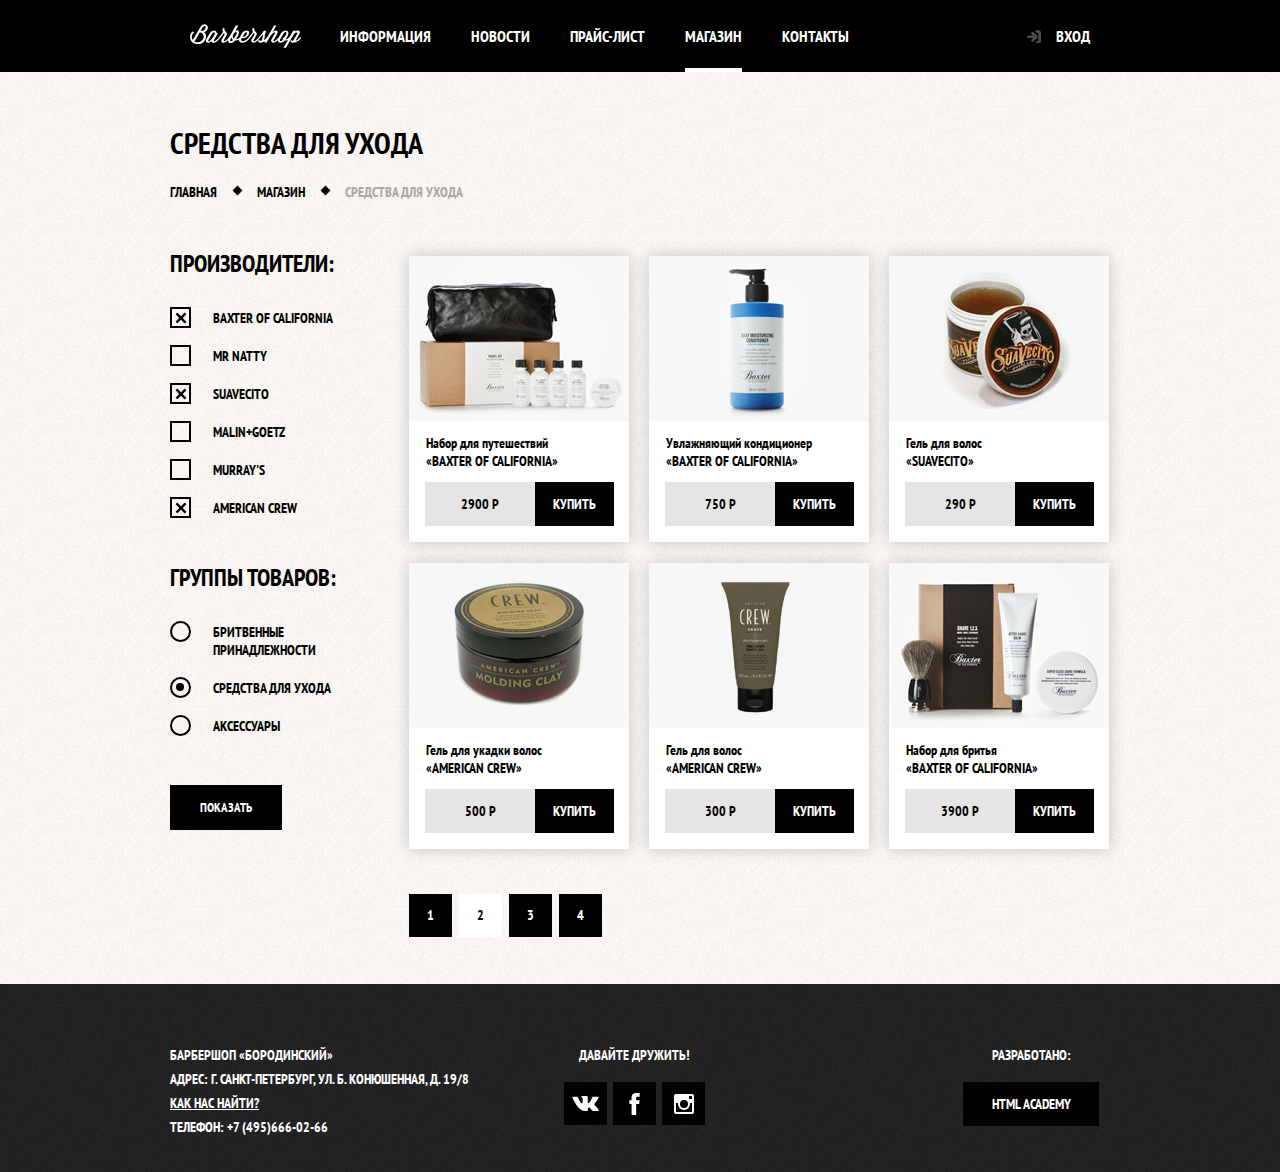
==== commit c648e635: "Поправил разметку" ====
--- a/catalog.html
+++ b/catalog.html
@@ -207,9 +207,9 @@
     <footer class="main-footer inner-footer inner-footer-catalog">
       <div class="container">
         <p class="footer-contact">Барбершоп «Бородинский»<br>
-          Адрес: г.Санкт-Петербург, Б.Конюшенная, Д. 19/8<br>
+          Адрес: г. Санкт-Петербург, ул. Б. Конюшенная, Д. 19/8<br>
           <a href="#">Как нас найти?</a><br>
-          Телефон: +7(495)666-02-66
+          Телефон: +7 (495)666-02-66
         </p>
         <div class="footer-social">
           <b>Давайте дружить!</b>
--- a/css/style.css
+++ b/css/style.css
@@ -399,7 +399,7 @@
 
 .main-footer {
   margin-top: 64px;
-  padding-top: 60px;
+  padding-top: 59px;
   padding-bottom: 33px;
 
   color: #ffffff;
@@ -461,13 +461,14 @@
 .reservation-form p {
   margin: 0;
   padding: 0;
-  margin-bottom: 11px;
+  margin-bottom: 10px;
 }
 
 .reservation-form label {
   display: block;
-  padding-left: 15px;
+  padding-left: 17px;
   margin-bottom: 11px;
+  padding-top: 2px;
 
   line-height: 18px;
 }
@@ -490,7 +491,7 @@
 }
 
 .form-item:last-of-type {
-  margin-bottom: 20px;
+  margin-bottom: 18px;
 }
 
 .inner h1 {
@@ -520,7 +521,7 @@
 }
 
 .inner-price .breadcrumbs {
-  margin-bottom: 40px;
+  margin-bottom: 47px;
 }
 
 .inner-form fieldset {
@@ -557,7 +558,8 @@
   margin-bottom: 16px;
 }
 
-.catalog-items-wrapper .button {
+.catalog-items-wrapper .button,
+.item-price .button {
   padding-top: 10px;
   padding-bottom: 10px;
   padding-left: 18px;
@@ -587,7 +589,7 @@
 
 .best-tools {
   width: 400px;
-  margin-right: 80px;
+  margin-right: 82px;
 }
 
 .best-tools h2,
@@ -642,7 +644,9 @@
   padding: 0;
   display: flex;
   flex-wrap: wrap;
-  width: 480px;
+  justify-content: space-between;
+  width: 460px;
+  margin-right: 89px;
 }
 
 .item-wrapper,
@@ -653,10 +657,6 @@
 
 .about-wrapper p:first-child {
   margin-right: 20px;
-}
-
-.about-us {
-  padding-bottom: 40px;
 }
 
 .item-consist {
@@ -671,11 +671,11 @@
 }
 
 .footer-contact {
-  margin-right: 119px;
+  margin-right: 95px;
 }
 
 .footer-social {
-  margin-right: 260px;
+  margin-right: 259px;
 }
 
 .footer-dev a {
@@ -705,7 +705,7 @@
 }
 
 .modal-login {
-  display: none; /*Скрыл modal-login*/
+  display: none;/*Скрыл modal-login*/
   position: fixed;
   top: calc(50% - 230px);
   left: calc(50% - 230px);
@@ -825,8 +825,8 @@
     border: none;
     width: 20px;
     height: 21px;
-    top: 6px;
-    left: 470px;
+    top: 9px;
+    left: 474px;
 
 
     background-image: url("../img/cross-close.svg");
@@ -848,8 +848,8 @@
 }
 
 .modal-map .modal-close {
-  left: 790px;
-  top: 10px;
+  left: 792px;
+  top: 9px;
 }
 
 .inner-header .header-logo {
@@ -876,7 +876,9 @@
   margin-right: 40px;
 }
 
-.breadcrumbs li::after {
+.breadcrumbs li::after,
+.item-consist li::before,
+.best-tools li::before {
   content: "";
   position: absolute;
   width: 7px;
@@ -1012,3 +1014,194 @@
 .inner-footer-catalog {
   margin-top: 47px;
 }
+
+.inner-item .item-wrapper {
+  padding-top: 7px;
+  margin-bottom: 38px;
+}
+
+.photo-item-list li:not(.current) {
+  margin-top: 16px;
+}
+
+.item-info {
+  padding-top: 20px;
+}
+
+.item-available,
+.item-code {
+  display: inline-block;
+  margin: 0;
+  padding: 0;
+}
+
+.item-code {
+  text-align: right;
+  width: 288px;
+  margin-bottom: 29px;
+}
+
+.item-description {
+  margin: 0;
+  padding: 0;
+  margin-bottom: 35px;
+}
+
+.item-info .item-price {
+  display: flex;
+  text-align: center;
+  margin-bottom: 61px;
+}
+
+.item-price .product-price {
+  padding-top: 10px;
+  width: 109px;
+}
+
+.item-info h3 {
+  margin-bottom: 29px;
+}
+
+.item-consist li {
+  position: relative;
+  padding-left: 21px;
+}
+
+.item-consist li::before,
+.best-tools li::before {
+  left: 3px;
+  margin-left: 0;
+}
+
+.inner-footer-item {
+  margin-top: 41px;
+}
+
+.price-promo {
+  display: block;
+  position: relative;
+  width: 940px;
+  margin-bottom: 61px;
+
+  text-align: center;
+}
+
+.price-promo::before {
+  content: "";
+  position: absolute;
+  top: 23px;
+  left: -1px;
+  width: 160px;
+  height: 2px;
+
+  background-color: #000000;
+}
+
+.price-promo::after {
+  content: "";
+  position: absolute;
+  top: 23px;
+  left: 779px;
+  width: 160px;
+  height: 2px;
+
+  background-color: #000000;
+}
+
+.price-wrapper h2,
+.about-us h2 {
+  margin: 0;
+  padding: 0;
+}
+
+.best-tools {
+  margin-bottom: 44px;
+}
+
+.best-tools ul {
+  margin: 0;
+  padding: 0;
+}
+
+.best-tools h2 {
+  width: 240px;
+  margin-bottom: 28px;
+}
+
+.best-tools li {
+  position: relative;
+  margin-bottom: 13px;
+  padding-left: 21px;
+}
+
+.price-service h2 {
+  width: 190px;
+  margin-bottom: 34px;
+}
+
+.price-service table {
+  border-collapse: collapse;
+  border: 2px solid #000000;
+}
+
+
+.price-service td {
+  box-sizing: border-box;
+  width: 230px;
+  border: 2px solid #000000;
+  text-align: center;
+  padding-top: 8px;
+  padding-bottom: 8px;
+}
+
+.price-service td:first-child {
+  text-align: left;
+  padding-left: 15px;
+}
+
+.about-us h2 {
+  margin-bottom: 16px;
+}
+
+.about-wrapper p {
+  width: 386px;
+}
+
+.about-wrapper p:first-child {
+  margin-right: 97px;
+}
+
+.features-list-expensive p {
+  box-sizing: border-box;
+  width: 296px;
+  padding-left: 5px;
+}
+
+.button-prev {
+  margin-right: 15px;
+}
+
+.button-prev,
+.button-next {
+  padding: 0;
+  width: 141px;
+  padding-top: 10px;
+  padding-bottom: 10px;
+}
+
+.reservation .reservation-info {
+  padding-left: 3px;
+  padding-right: 5px;
+}
+
+.contact h2 {
+  margin-bottom: 22px;
+}
+
+.inner-footer-item {
+  margin-top: 4px;
+}
+
+.inner-footer-price {
+  padding-top: 54px;
+}
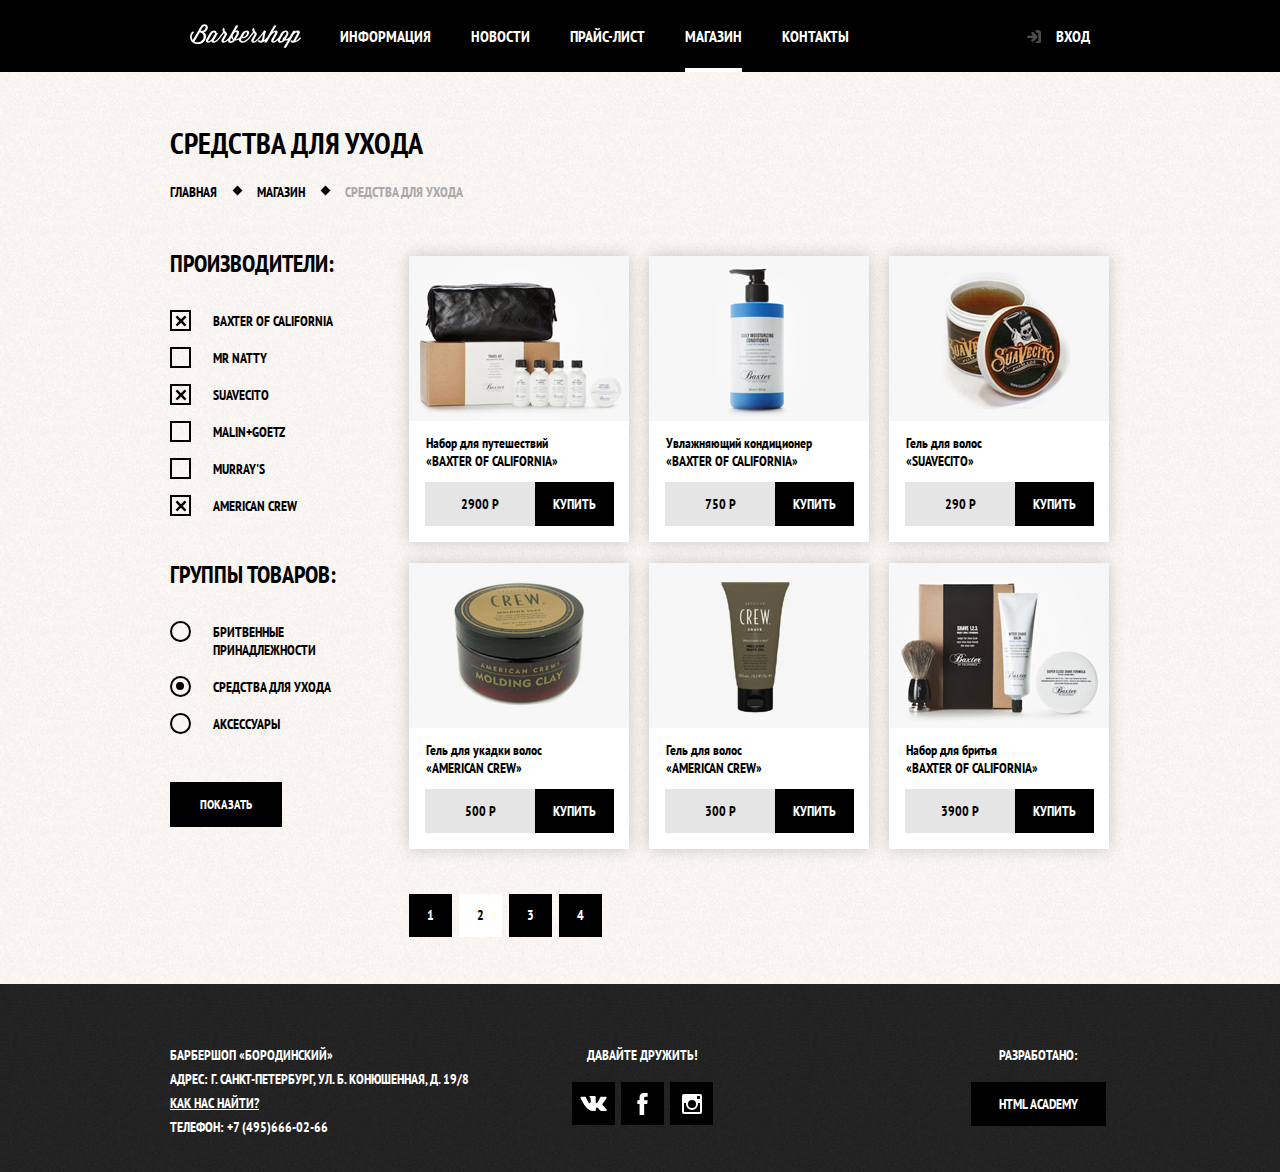
==== commit 90663a9d: "Поправил разметку для кроссбраузерности" ====
--- a/catalog.html
+++ b/catalog.html
@@ -27,181 +27,183 @@
         </nav>
       </div>
     </header>
-    <main class="inner inner-catalog container">
-      <h1>Средства для ухода</h1>
-      <ul class="breadcrumbs">
-        <li><a href="#">Главная</a></li>
-        <li><a href="#">Магазин</a></li>
-        <li class="current">Средства для ухода</li>
-      </ul>
-      <div class="catalog-wrapper">
-        <section class="inner-form inner-catalog-form">
-          <h2 class="visually-hidden">Фильтр товаров</h2>
-          <form action="#" method="get">
-            <fieldset>
-              <legend>Производители:</legend>
-              <ul>
-                <li>
-                  <input class="visually-hidden" type="checkbox" name="Baxter of California" id="baxter-field" checked>
-                  <label class="checkbox-label" for="baxter-field">Baxter of California</label>
-                </li>
-                <li>
-                  <input class="visually-hidden" type="checkbox" name="Mr Natty" id="natty-field">
-                  <label class="checkbox-label" for="natty-field">Mr Natty</label>
-                </li>
-                <li>
-                  <input class="visually-hidden" type="checkbox" name="Suavecito" id="suavecito-field" checked>
-                  <label class="checkbox-label" for="suavecito-field">Suavecito</label>
-                </li>
-                <li>
-                  <input class="visually-hidden" type="checkbox" name="Malin+Goetz" id="malin-field">
-                  <label class="checkbox-label" for="malin-field">Malin+Goetz</label>
-                </li>
-                <li>
-                  <input class="visually-hidden" type="checkbox" name="Murray's" id="murray-field">
-                  <label class="checkbox-label" for="murray-field">Murray's</label>
-                </li>
-                <li>
-                  <input class="visually-hidden" type="checkbox" name="American Crew" id="american-field" checked>
-                  <label class="checkbox-label" for="american-field">American Crew</label>
-                </li>
+    <main class="inner inner-catalog">
+      <div class="container">
+        <h1>Средства для ухода</h1>
+        <ul class="breadcrumbs">
+          <li><a href="#">Главная</a></li>
+          <li><a href="#">Магазин</a></li>
+          <li class="current">Средства для ухода</li>
+        </ul>
+        <div class="catalog-wrapper">
+          <section class="inner-form inner-catalog-form">
+            <h2 class="visually-hidden">Фильтр товаров</h2>
+            <form action="#" method="get">
+              <fieldset>
+                <legend>Производители:</legend>
+                <ul>
+                  <li>
+                    <input class="visually-hidden" type="checkbox" name="Baxter of California" id="baxter-field" checked>
+                    <label class="checkbox-label" for="baxter-field">Baxter of California</label>
+                  </li>
+                  <li>
+                    <input class="visually-hidden" type="checkbox" name="Mr Natty" id="natty-field">
+                    <label class="checkbox-label" for="natty-field">Mr Natty</label>
+                  </li>
+                  <li>
+                    <input class="visually-hidden" type="checkbox" name="Suavecito" id="suavecito-field" checked>
+                    <label class="checkbox-label" for="suavecito-field">Suavecito</label>
+                  </li>
+                  <li>
+                    <input class="visually-hidden" type="checkbox" name="Malin+Goetz" id="malin-field">
+                    <label class="checkbox-label" for="malin-field">Malin+Goetz</label>
+                  </li>
+                  <li>
+                    <input class="visually-hidden" type="checkbox" name="Murray's" id="murray-field">
+                    <label class="checkbox-label" for="murray-field">Murray's</label>
+                  </li>
+                  <li>
+                    <input class="visually-hidden" type="checkbox" name="American Crew" id="american-field" checked>
+                    <label class="checkbox-label" for="american-field">American Crew</label>
+                  </li>
+                </ul>
+              </fieldset>
+              <fieldset>
+                <legend>Группы товаров:</legend>
+                <ul>
+                  <li>
+                    <input class="visually-hidden" type="radio" name="group-product" value="shaving-accessories" id="shaving-field">
+                    <label class="radio-label" for="shaving-field">Бритвенные принадлежности</label>
+                  </li>
+                  <li>
+                    <input class="visually-hidden" type="radio" name="group-product" value="care" id="care-field" checked>
+                    <label class="radio-label" for="care-field">Средства для ухода</label>
+                  </li>
+                  <li>
+                    <input class="visually-hidden" type="radio" name="group-product" value="accessories" id="accessories-field">
+                    <label class="radio-label" for="accessories-field">Аксессуары</label>
+                  </li>
+                </ul>
+              </fieldset>
+              <button class="button button-submit button-submit-catalog" type="submit">Показать</button>
+            </form>
+          </section>
+          <section class="inner-catalog-items">
+            <h2 class="visually-hidden">Список товаров</h2>
+            <ul class="catalog-items-list">
+              <li>
+                <h3 class="catalog-info">
+                  <a href="#">
+                    <span class="catalog-category">Набор для путешествий</span>
+                    <span>«Baxter of California»</span>
+                  </a>
+                </h3>
+                <p class="catalog-items-image">
+                  <a href="#">
+                    <img src="img/catalog-item-image-1.jpg" alt="Набор для путешествий «Baxter of California»" width="220" height="165">
+                  </a>
+                </p>
+                <p class="catalog-items-wrapper">
+                  <b class="product-price">2900 P</b>
+                  <a class="button" href="#">Купить</a>
+                </p>
+              </li>
+              <li>
+                <h3 class="catalog-info">
+                  <a href="#">
+                    <span class="catalog-category">Увлажняющий кондиционер</span>
+                    <span>«Baxter of California»</span>
+                  </a>
+                </h3>
+                <p class="catalog-items-image">
+                  <a href="#">
+                    <img src="img/catalog-item-image-2.jpg" alt="Увлажняющий кондиционер «Baxter of California»" width="220" height="165">
+                  </a>
+                </p>
+                <p class="catalog-items-wrapper">
+                  <b class="product-price">750 P</b>
+                  <a class="button" href="#">Купить</a>
+                </p>
+              </li>
+              <li>
+                <h3 class="catalog-info">
+                  <a href="#">
+                    <span class="catalog-category">Гель для волос</span>
+                    <span>«Suavecito»</span>
+                  </a>
+                </h3>
+                <p class="catalog-items-image">
+                  <a href="#">
+                    <img src="img/catalog-item-image-3.jpg" alt="Гель для волос «Suavecito»" width="220" height="165">
+                  </a>
+                </p>
+                <p class="catalog-items-wrapper">
+                  <b class="product-price">290 P</b>
+                  <a class="button" href="#">Купить</a>
+                </p>
+              </li>
+              <li>
+                <h3 class="catalog-info">
+                  <a href="#">
+                    <span class="catalog-category">Гель для укадки волос</span>
+                    <span>«American Crew»</span>
+                  </a>
+                </h3>
+                <p class="catalog-items-image">
+                  <a href="#">
+                    <img src="img/catalog-item-image-4.jpg" alt="Гель для укадки волос «American Crew»" width="220" height="165">
+                  </a>
+                </p>
+                <p class="catalog-items-wrapper">
+                  <b class="product-price">500 P</b>
+                  <a class="button" href="#">Купить</a>
+                </p>
+              </li>
+              <li>
+                <h3 class="catalog-info">
+                  <a href="#">
+                    <span class="catalog-category">Гель для волос</span>
+                    <span>«American Crew»</span>
+                  </a>
+                </h3>
+                <p class="catalog-items-image">
+                  <a href="#">
+                    <img src="img/catalog-item-image-5.jpg" alt="Гель для волос «American Crew»" width="220" height="165">
+                  </a>
+                </p>
+                <p class="catalog-items-wrapper">
+                  <b class="product-price">300 P</b>
+                  <a class="button" href="#">Купить</a>
+                </p>
+              </li>
+              <li>
+                <h3 class="catalog-info">
+                  <a href="#">
+                    <span class="catalog-category">Набор для бритья</span>
+                    <span>«Baxter of California»</span>
+                  </a>
+                </h3>
+                <p class="catalog-items-image">
+                  <a href="#">
+                    <img src="img/catalog-item-image-6.jpg" alt="Набор для бритья «Baxter of California»" width="220" height="165">
+                  </a>
+                </p>
+                <p class="catalog-items-wrapper">
+                  <b class="product-price">3900 P</b>
+                  <a class="button" href="#">Купить</a>
+                </p>
+              </li>
+            </ul>
+            <div class="nav-catalog">
+              <ul aria-label="Навигация по магазину">
+                <li><a class="button" href="#" aria-label="Первая страница">1</a></li>
+                <li><a class="button current-page" href="#" aria-label="Вторая страница">2</a></li>
+                <li><a class="button" href="#" aria-label="Третья страница">3</a></li>
+                <li><a class="button" href="#" aria-label="Четвертая страница">4</a></li>
               </ul>
-            </fieldset>
-            <fieldset>
-              <legend>Группы товаров:</legend>
-              <ul>
-                <li>
-                  <input class="visually-hidden" type="radio" name="group-product" value="shaving-accessories" id="shaving-field">
-                  <label class="radio-label" for="shaving-field">Бритвенные принадлежности</label>
-                </li>
-                <li>
-                  <input class="visually-hidden" type="radio" name="group-product" value="care" id="care-field" checked>
-                  <label class="radio-label" for="care-field">Средства для ухода</label>
-                </li>
-                <li>
-                  <input class="visually-hidden" type="radio" name="group-product" value="accessories" id="accessories-field">
-                  <label class="radio-label" for="accessories-field">Аксессуары</label>
-                </li>
-              </ul>
-            </fieldset>
-            <button class="button button-submit button-submit-catalog" type="submit">Показать</button>
-          </form>
-        </section>
-        <section class="inner-catalog-items">
-          <h2 class="visually-hidden">Список товаров</h2>
-          <ul class="catalog-items-list">
-            <li>
-              <h3 class="catalog-info">
-                <a href="#">
-                  <span class="catalog-category">Набор для путешествий</span>
-                  <span>«Baxter of California»</span>
-                </a>
-              </h3>
-              <p class="catalog-items-image">
-                <a href="#">
-                  <img src="img/catalog-item-image-1.jpg" alt="Набор для путешествий «Baxter of California»" width="220" height="165">
-                </a>
-              </p>
-              <p class="catalog-items-wrapper">
-                <b class="product-price">2900 P</b>
-                <a class="button" href="#">Купить</a>
-              </p>
-            </li>
-            <li>
-              <h3 class="catalog-info">
-                <a href="#">
-                  <span class="catalog-category">Увлажняющий кондиционер</span>
-                  <span>«Baxter of California»</span>
-                </a>
-              </h3>
-              <p class="catalog-items-image">
-                <a href="#">
-                  <img src="img/catalog-item-image-2.jpg" alt="Увлажняющий кондиционер «Baxter of California»" width="220" height="165">
-                </a>
-              </p>
-              <p class="catalog-items-wrapper">
-                <b class="product-price">750 P</b>
-                <a class="button" href="#">Купить</a>
-              </p>
-            </li>
-            <li>
-              <h3 class="catalog-info">
-                <a href="#">
-                  <span class="catalog-category">Гель для волос</span>
-                  <span>«Suavecito»</span>
-                </a>
-              </h3>
-              <p class="catalog-items-image">
-                <a href="#">
-                  <img src="img/catalog-item-image-3.jpg" alt="Гель для волос «Suavecito»" width="220" height="165">
-                </a>
-              </p>
-              <p class="catalog-items-wrapper">
-                <b class="product-price">290 P</b>
-                <a class="button" href="#">Купить</a>
-              </p>
-            </li>
-            <li>
-              <h3 class="catalog-info">
-                <a href="#">
-                  <span class="catalog-category">Гель для укадки волос</span>
-                  <span>«American Crew»</span>
-                </a>
-              </h3>
-              <p class="catalog-items-image">
-                <a href="#">
-                  <img src="img/catalog-item-image-4.jpg" alt="Гель для укадки волос «American Crew»" width="220" height="165">
-                </a>
-              </p>
-              <p class="catalog-items-wrapper">
-                <b class="product-price">500 P</b>
-                <a class="button" href="#">Купить</a>
-              </p>
-            </li>
-            <li>
-              <h3 class="catalog-info">
-                <a href="#">
-                  <span class="catalog-category">Гель для волос</span>
-                  <span>«American Crew»</span>
-                </a>
-              </h3>
-              <p class="catalog-items-image">
-                <a href="#">
-                  <img src="img/catalog-item-image-5.jpg" alt="Гель для волос «American Crew»" width="220" height="165">
-                </a>
-              </p>
-              <p class="catalog-items-wrapper">
-                <b class="product-price">300 P</b>
-                <a class="button" href="#">Купить</a>
-              </p>
-            </li>
-            <li>
-              <h3 class="catalog-info">
-                <a href="#">
-                  <span class="catalog-category">Набор для бритья</span>
-                  <span>«Baxter of California»</span>
-                </a>
-              </h3>
-              <p class="catalog-items-image">
-                <a href="#">
-                  <img src="img/catalog-item-image-6.jpg" alt="Набор для бритья «Baxter of California»" width="220" height="165">
-                </a>
-              </p>
-              <p class="catalog-items-wrapper">
-                <b class="product-price">3900 P</b>
-                <a class="button" href="#">Купить</a>
-              </p>
-            </li>
-          </ul>
-          <div class="nav-catalog">
-            <ul aria-label="Навигация по магазину">
-              <li><a class="button" href="#" aria-label="Первая страница">1</a></li>
-              <li><a class="button current-page" href="#" aria-label="Вторая страница">2</a></li>
-              <li><a class="button" href="#" aria-label="Третья страница">3</a></li>
-              <li><a class="button" href="#" aria-label="Четвертая страница">4</a></li>
-            </ul>
-          </div>
-        </section>
+            </div>
+          </section>
+        </div>
       </div>
     </main>
     <footer class="main-footer inner-footer inner-footer-catalog">
--- a/css/style.css
+++ b/css/style.css
@@ -161,7 +161,8 @@
   opacity: 0.3;
 }
 
-.login-link a:hover::before {
+.login-link a:hover::before,
+.login-link a:focus::before {
   opacity: 1;
 }
 
@@ -218,6 +219,7 @@
 .catalog-items-list {
   display: flex;
   flex-wrap: wrap;
+  width: 700px;
 }
 
 .catalog-items-list li {
@@ -351,6 +353,7 @@
   line-height: 24px;
 
   background-color: #000000;
+  cursor: pointer;
 }
 
 .button-prev,
@@ -680,7 +683,7 @@
 
 .footer-dev a {
   width: 140px;
-  padding-left: 29px;
+  padding-left: 28px;
   padding-right: 28px;
 }
 
@@ -910,7 +913,7 @@
 }
 
 .inner-catalog-form legend {
-  margin-bottom: 30px;
+  margin-bottom: 33px;
 }
 
 .inner-catalog-form label {
@@ -931,7 +934,7 @@
 }
 
 .inner-catalog-form li {
-  margin-bottom: 20px;
+  margin-bottom: 19px;
 }
 
 .checkbox-label,
@@ -1031,6 +1034,7 @@
 .item-available,
 .item-code {
   display: inline-block;
+  vertical-align: center;
   margin: 0;
   padding: 0;
 }
@@ -1178,7 +1182,7 @@
 }
 
 .button-prev {
-  margin-right: 15px;
+  margin-right: 14px;
 }
 
 .button-prev,
@@ -1205,3 +1209,41 @@
 .inner-footer-price {
   padding-top: 54px;
 }
+
+.footer-contact {
+  width: 312px;
+  margin-right: 90px;
+}
+
+.reservation-form input {
+  background-color: #f9f6f3;
+}
+
+.photo-item-list img {
+  box-shadow: 0 0 15px 0 rgba(0, 1, 1, 0.2);
+}
+
+.footer-social a:hover,
+.footer-social a:focus {
+  background-color: #ffffff;
+}
+
+.footer-social a:hover path,
+.footer-social a:focus path {
+  fill: #000000;
+}
+
+.form-item input:hover,
+.form-item input:focus {
+  border: 2px solid #663d15;
+}
+
+input[type="checkbox"]:disabled ~ label,
+input[type="radio"]:disabled ~ label {
+  opacity: 0.3;
+}
+
+.catalog-items-list li:hover,
+.catalog-items-list li:focus {
+  box-shadow: 0 5px 25px 0 rgba(0, 1, 1, 0.3);
+}
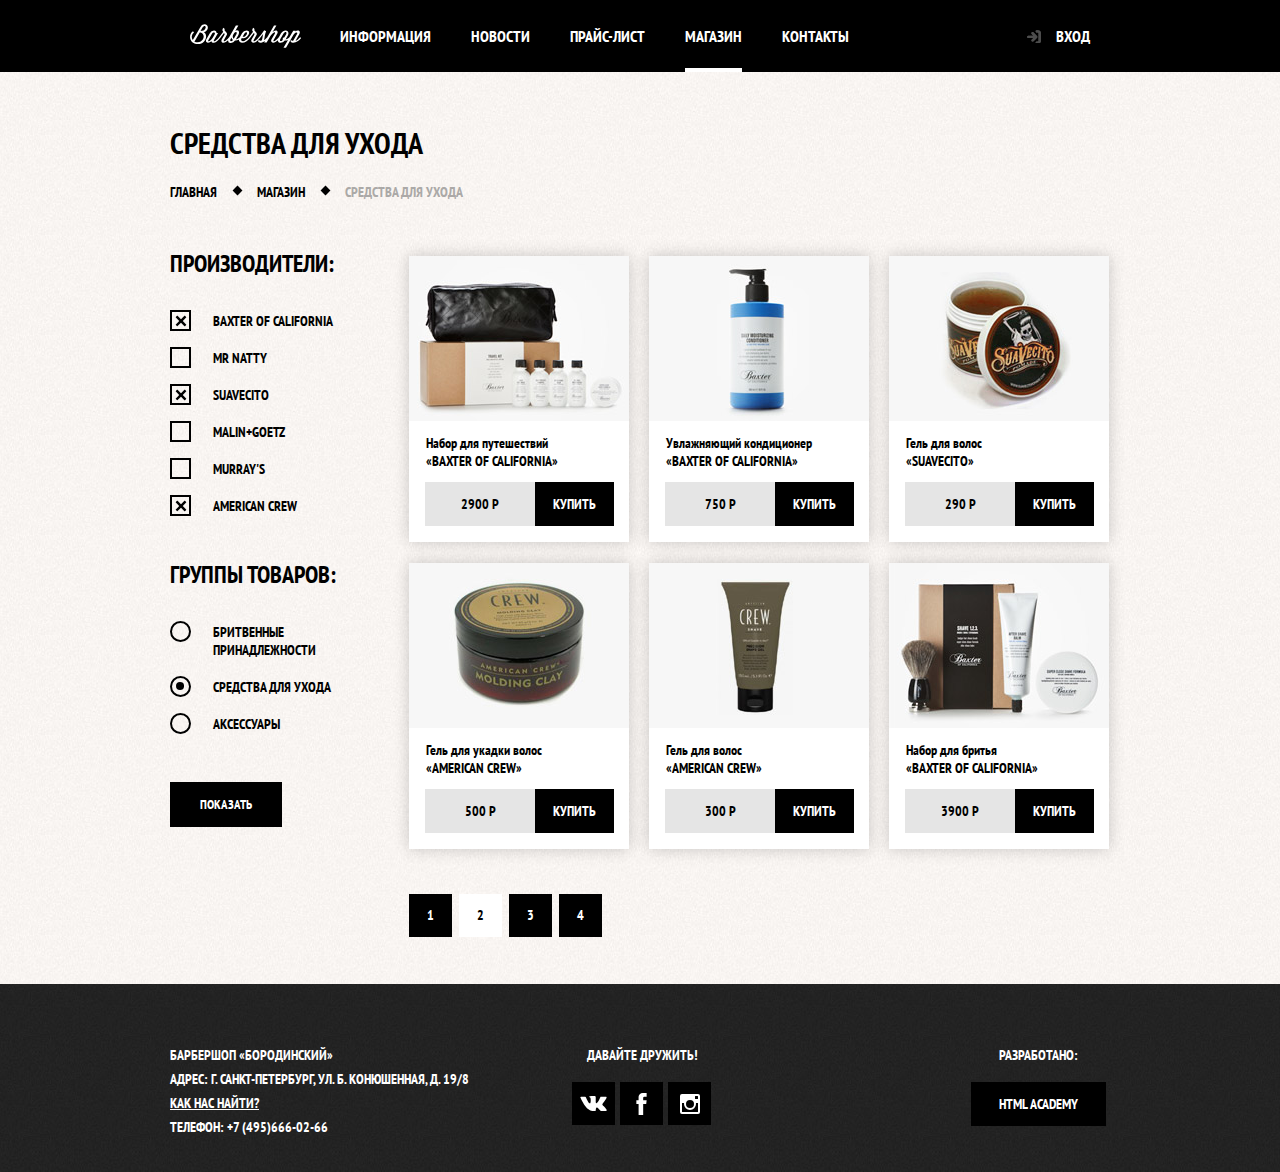
==== commit 7aa0e133: "Добавил скрипты в catalog, item, price" ====
--- a/catalog.html
+++ b/catalog.html
@@ -22,7 +22,7 @@
             <li><a href="#"><span class="href-style">Контакты</span></a></li>
           </ul>
           <ul class="user-navigation">
-            <li class="login-link"><a href="#">Вход</a></li>
+            <li class="login-link"><a href="#" class="login-link-ref">Вход</a></li>
           </ul>
         </nav>
       </div>
@@ -261,5 +261,7 @@
       </form>
       <button class="modal-close" aria-label="Закрыть окно с входом в аккаунт" type="button"><span class="visually-hidden">Закрыть</span></button>
     </section>
+
+    <script src="js/popup.js"></script>
   </body>
 </html>
--- a/css/style.css
+++ b/css/style.css
@@ -175,6 +175,7 @@
   margin: 0;
   padding: 0;
   display: flex;
+  flex-wrap: wrap;
 }
 
 .features-list h3 {
@@ -689,6 +690,7 @@
 
 .footer-social ul {
   display: flex;
+  flex-wrap: wrap;
   padding: 0;
   margin: 0;
 
@@ -700,7 +702,7 @@
   justify-content: center;
   align-items: center;
   background-color: #000000;
-  margin-right: 6px;
+  margin-right: 5px;
 }
 
 .footer-social li:last-child {
@@ -836,6 +838,12 @@
     background-repeat: no-repeat;
     background-color: transparent;
     background-size: 20px;
+
+    cursor: pointer;
+}
+
+.modal-close:active {
+  outline: none;
 }
 
 .modal-map {
@@ -845,9 +853,15 @@
   left: calc(50% - 390px);
 }
 
-.modal-map img {
+.modal-map img,
+.modal-map iframe {
+  position: absolute;
   border: 7px solid #ffffff;
   box-shadow: 0 30px 50px 0 rgba(00, 01, 01, 0.25);
+}
+
+.modal-map iframe {
+  z-index: 1;
 }
 
 .modal-map .modal-close {
@@ -1164,7 +1178,7 @@
 }
 
 .about-us h2 {
-  margin-bottom: 16px;
+  margin-bottom: 15px;
 }
 
 .about-wrapper p {
@@ -1247,3 +1261,81 @@
 .catalog-items-list li:focus {
   box-shadow: 0 5px 25px 0 rgba(0, 1, 1, 0.3);
 }
+
+.about-wrapper {
+  flex-wrap: wrap;
+}
+
+.modal-show {
+  display: block;
+
+  animation: bounce 0.6s;
+}
+
+.modal-error {
+  animation: error 0.6s;
+}
+
+@keyframes bounce {
+  0% {
+    transform: translateY(2000px);
+  }
+
+  70% {
+    transform: translateY(30px);
+  }
+
+  90% {
+    transform: translateY(-20px);
+  }
+
+  100% {
+    transform: translateY(0);
+  }
+}
+
+@keyframes error {
+  0% {
+    transform: translateX(-10px);
+  }
+
+  10% {
+    transform: translateX(10px);
+  }
+
+  20% {
+    transform: translateX(-10px);
+  }
+
+  30% {
+    transform: translateX(10px);
+  }
+
+  40% {
+    transform: translateX(-10px);
+  }
+
+  50% {
+    transform: translateX(10px);
+  }
+
+  60% {
+    transform: translateX(-10px);
+  }
+
+  70% {
+    transform: translateX(10px);
+  }
+
+  80% {
+    transform: translateX(-10px);
+  }
+
+  90% {
+    transform: translateX(10px);
+  }
+
+  100% {
+    transform: translateX(-10px);
+  }
+}
